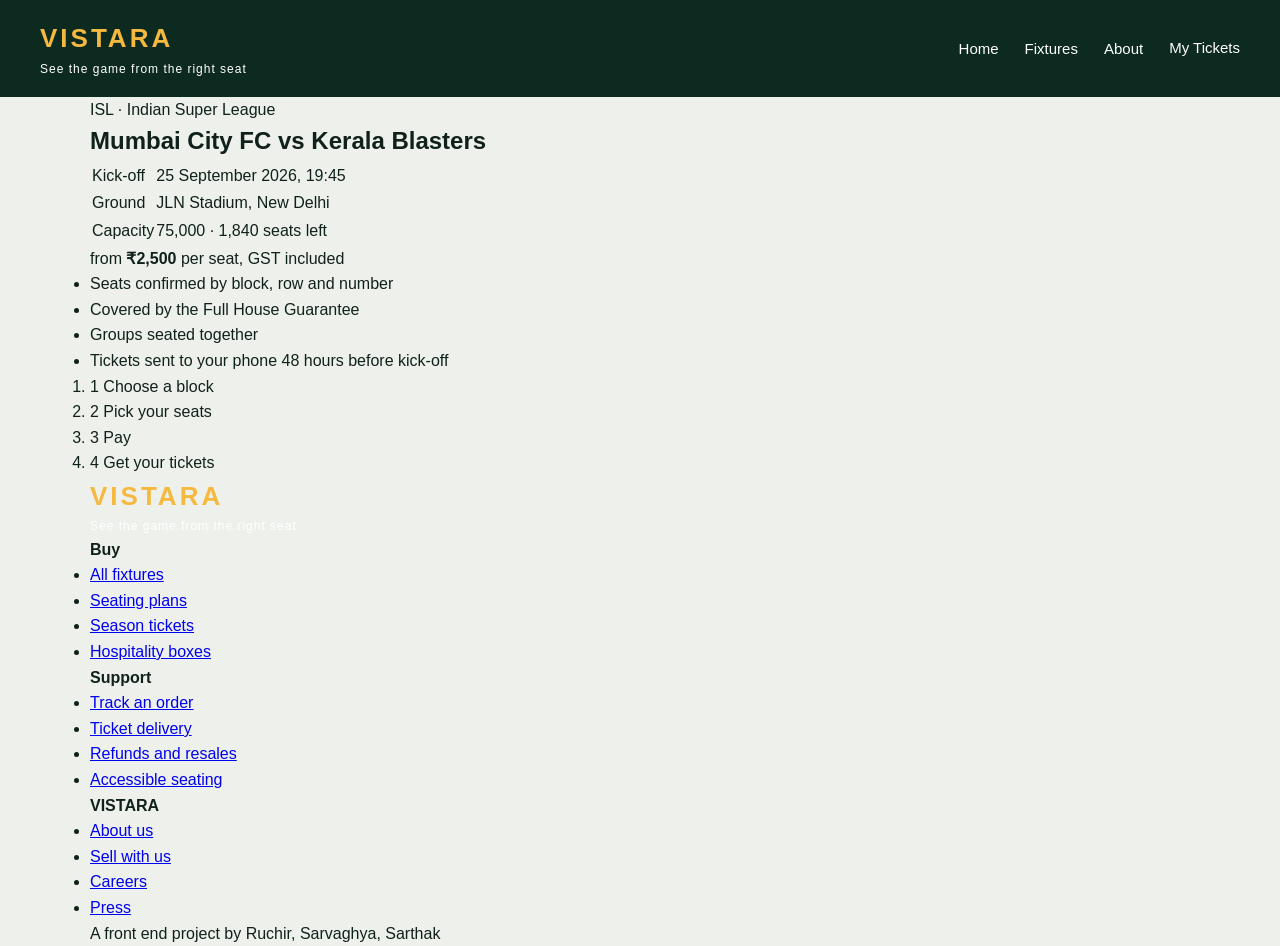
==== booking.html @ 84559238 "initial structure — home, fixtures and booking pages complete" ====
<!DOCTYPE html>
<html lang="en">

<head>
  <meta charset="UTF-8">
  <meta name="viewport" content="width=device-width, initial-scale=1.0">
  <title>VISTARA - Book Tickets</title>
  <link rel="stylesheet" href="style.css">
</head>

<body>

  <!-- NAVBAR -->
  <nav class="navbar">
    <div>
      <a class="logo" href="index.html">VISTARA</a>
      <p class="tagline">See the game from the right seat</p>
    </div>
    <ul class="nav-links">
      <li><a href="index.html">Home</a></li>
      <li><a href="fixtures.html">Fixtures</a></li>
      <!-- not built yet -->
      <li><a href="#">About</a></li>
      <!-- plain text only, not a link -->
      <li class="nav-plain">My Tickets</li>
    </ul>
  </nav>

  <!-- MATCH INFO HEADER -->
  <section class="match-header">
    <div class="container">
      <div class="match-header-grid">

        <div>
          <p class="match-league">ISL · Indian Super League</p>
          <h1 class="match-title">Mumbai City FC vs Kerala Blasters</h1>
          <table class="match-info-table">
            <tr>
              <td class="info-label">Kick-off</td>
              <td>25 September 2026, 19:45</td>
            </tr>
            <tr>
              <td class="info-label">Ground</td>
              <td>JLN Stadium, New Delhi</td>
            </tr>
            <tr>
              <td class="info-label">Capacity</td>
              <td>75,000 · 1,840 seats left</td>
            </tr>
          </table>
          <p class="match-price">from <strong>&#8377;2,500</strong> <span>per seat, GST included</span></p>
        </div>

        <ul class="match-checks">
          <li>Seats confirmed by block, row and number</li>
          <li>Covered by the Full House Guarantee</li>
          <li>Groups seated together</li>
          <li>Tickets sent to your phone 48 hours before kick-off</li>
        </ul>

      </div>
    </div>
  </section>

  <!-- STEP PROGRESS BAR - step 1 is active -->
  <div class="container">
    <ol class="step-bar">
      <li class="step-active"><span>1</span> Choose a block</li>
      <li class="step-inactive"><span>2</span> Pick your seats</li>
      <li class="step-inactive"><span>3</span> Pay</li>
      <li class="step-inactive"><span>4</span> Get your tickets</li>
    </ol>
  </div>



  <!-- FOOTER -->
  <footer class="footer">
    <div class="container">
      <div class="footer-cols">
        <div class="footer-col">
          <a class="logo" href="index.html">VISTARA</a>
          <p class="tagline">See the game from the right seat</p>
        </div>
        <div class="footer-col">
          <h4>Buy</h4>
          <ul>
            <li><a href="#">All fixtures</a></li>
            <li><a href="#">Seating plans</a></li>
            <li><a href="#">Season tickets</a></li>
            <li><a href="#">Hospitality boxes</a></li>
          </ul>
        </div>
        <div class="footer-col">
          <h4>Support</h4>
          <ul>
            <li><a href="#">Track an order</a></li>
            <li><a href="#">Ticket delivery</a></li>
            <li><a href="#">Refunds and resales</a></li>
            <li><a href="#">Accessible seating</a></li>
          </ul>
        </div>
        <div class="footer-col">
          <h4>VISTARA</h4>
          <ul>
            <li><a href="#">About us</a></li>
            <li><a href="#">Sell with us</a></li>
            <li><a href="#">Careers</a></li>
            <li><a href="#">Press</a></li>
          </ul>
        </div>
      </div>
      <p class="footer-bottom">A front end project by Ruchir, Sarvaghya, Sarthak</p>
    </div>
  </footer>

  <!-- QTY COUNTER - adds or subtracts the number of tickets -->
  <script>
    function changeQty(id, change) {
      var el = document.getElementById(id);
      var val = parseInt(el.innerText) + change;
      if (val < 1) val = 1;   /* minimum 1 ticket */
      if (val > 8) val = 8;   /* maximum 8 tickets */
      el.innerText = val;
    }
  </script>

</body>

</html>
---- style.css ----
/* ==========================================================
   VISTARA - STYLESHEET
   Plain HTML and CSS only. No frameworks. No JavaScript.

   THE COLOURS WE USE
   #0D2A20   dark green
   #F5B93F   amber
   #EEF1EB   light background
   #FFFFFF   white
   #10211B   dark text
   #1B3A6B   dark blue (ISL tile)
   #7A1E3C   dark red (IPL tile)
   #B9BFB8   grey (sold seats)
   ========================================================== */


/* ==========================================================
   PAGE BASICS
   ========================================================== */

* {
  margin: 0;
  padding: 0;
  box-sizing: border-box;
}

body {
  font-family: Arial, sans-serif;
  /* light background */
  background-color: #EEF1EB;
  /* dark text */
  color: #10211B;
  line-height: 1.6;
}

/* keeps the content in the middle of the page */
.container {
  width: 90%;
  max-width: 1100px;
  margin: 0 auto;
}


/* ==========================================================
   NAVBAR
   ========================================================== */

.navbar {
  /* dark green background */
  background-color: #0D2A20;
  padding: 18px 40px;
  display: flex;
  justify-content: space-between;
  align-items: center;
}

.logo {
  /* amber logo text */
  color: #F5B93F;
  font-size: 26px;
  font-weight: bold;
  letter-spacing: 3px;
  text-decoration: none;
}

.tagline {
  /* white small text under the logo */
  color: #FFFFFF;
  font-size: 12px;
  letter-spacing: 1px;
}

.nav-links {
  list-style: none;
  display: flex;
  gap: 26px;
}

.nav-links a {
  /* white link text */
  color: #FFFFFF;
  text-decoration: none;
  font-size: 15px;
}

/* My Tickets is plain text, not a link */
.nav-plain {
  /* white text */
  color: #FFFFFF;
  font-size: 15px;
}
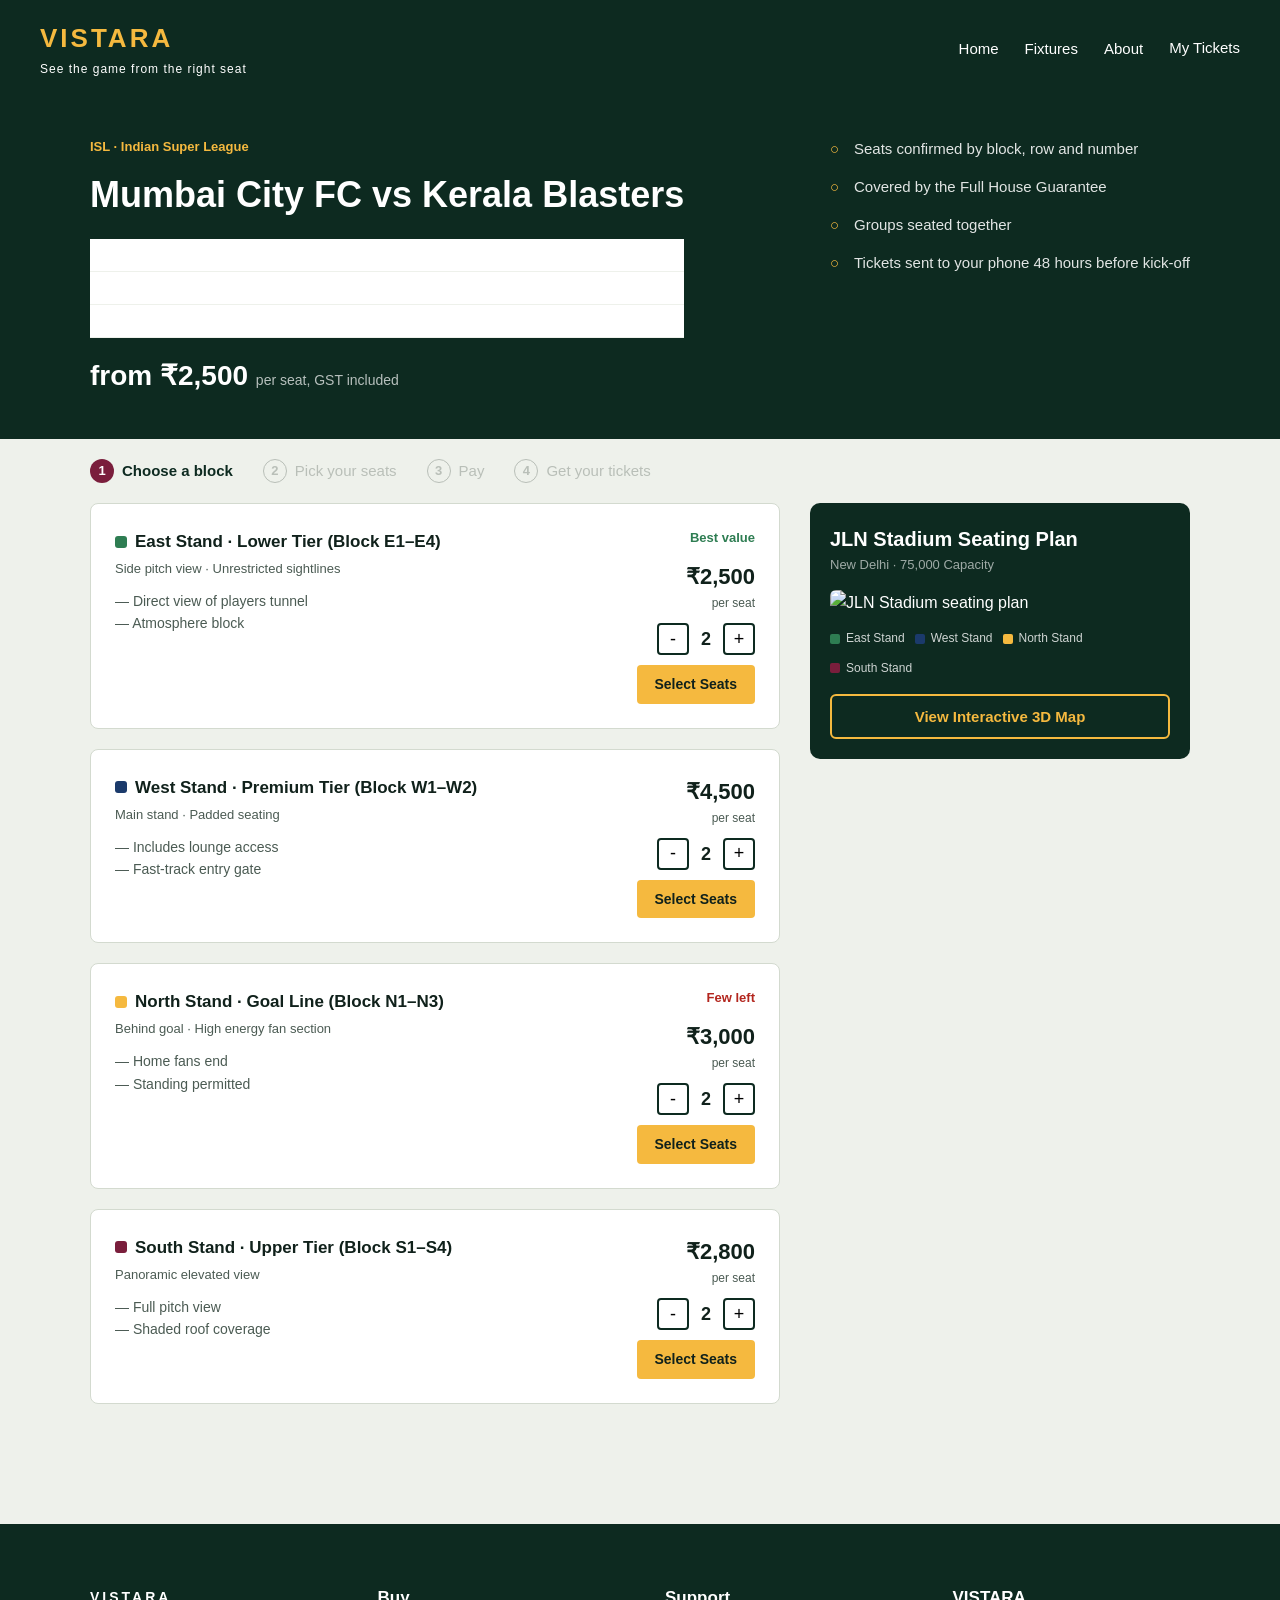
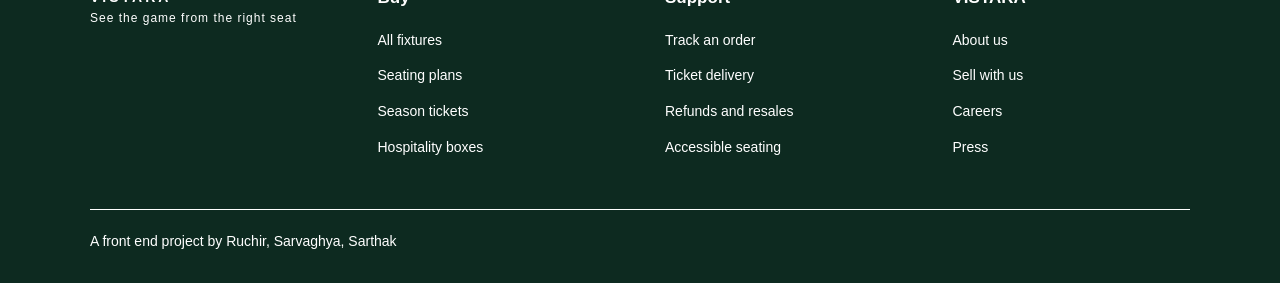
==== commit 58c1831c: "added hero background image and JLN Stadium seating plan" ====
--- a/booking.html
+++ b/booking.html
@@ -72,6 +72,120 @@
     </ol>
   </div>
 
+  <!-- MAIN BOOKING CONTENT -->
+  <main class="container">
+    <div class="booking-grid">
+
+      <!-- BLOCK LISTINGS -->
+      <div class="block-listings">
+
+        <!-- BLOCK CARD 1 -->
+        <div class="block-card">
+          <div class="block-card-left">
+            <h3><span class="block-dot dot-green"></span> East Stand · Lower Tier (Block E1–E4)</h3>
+            <p class="block-sub">Side pitch view · Unrestricted sightlines</p>
+            <ul class="block-facts">
+              <li>Direct view of players tunnel</li>
+              <li>Atmosphere block</li>
+            </ul>
+          </div>
+          <div class="block-card-right">
+            <p class="block-flag flag-best">Best value</p>
+            <p class="block-price">&#8377;2,500 <span>per seat</span></p>
+            <div class="qty-control">
+              <button class="qty-btn" onclick="changeQty('qty1', -1)">-</button>
+              <span id="qty1">2</span>
+              <button class="qty-btn" onclick="changeQty('qty1', 1)">+</button>
+            </div>
+            <a class="btn-small" href="seats.html">Select Seats</a>
+          </div>
+        </div>
+
+        <!-- BLOCK CARD 2 -->
+        <div class="block-card">
+          <div class="block-card-left">
+            <h3><span class="block-dot dot-blue"></span> West Stand · Premium Tier (Block W1–W2)</h3>
+            <p class="block-sub">Main stand · Padded seating</p>
+            <ul class="block-facts">
+              <li>Includes lounge access</li>
+              <li>Fast-track entry gate</li>
+            </ul>
+          </div>
+          <div class="block-card-right">
+            <p class="block-price">&#8377;4,500 <span>per seat</span></p>
+            <div class="qty-control">
+              <button class="qty-btn" onclick="changeQty('qty2', -1)">-</button>
+              <span id="qty2">2</span>
+              <button class="qty-btn" onclick="changeQty('qty2', 1)">+</button>
+            </div>
+            <a class="btn-small" href="seats.html">Select Seats</a>
+          </div>
+        </div>
+
+        <!-- BLOCK CARD 3 -->
+        <div class="block-card">
+          <div class="block-card-left">
+            <h3><span class="block-dot dot-amber"></span> North Stand · Goal Line (Block N1–N3)</h3>
+            <p class="block-sub">Behind goal · High energy fan section</p>
+            <ul class="block-facts">
+              <li>Home fans end</li>
+              <li>Standing permitted</li>
+            </ul>
+          </div>
+          <div class="block-card-right">
+            <p class="block-flag flag-last">Few left</p>
+            <p class="block-price">&#8377;3,000 <span>per seat</span></p>
+            <div class="qty-control">
+              <button class="qty-btn" onclick="changeQty('qty3', -1)">-</button>
+              <span id="qty3">2</span>
+              <button class="qty-btn" onclick="changeQty('qty3', 1)">+</button>
+            </div>
+            <a class="btn-small" href="seats.html">Select Seats</a>
+          </div>
+        </div>
+
+        <!-- BLOCK CARD 4 -->
+        <div class="block-card">
+          <div class="block-card-left">
+            <h3><span class="block-dot dot-red"></span> South Stand · Upper Tier (Block S1–S4)</h3>
+            <p class="block-sub">Panoramic elevated view</p>
+            <ul class="block-facts">
+              <li>Full pitch view</li>
+              <li>Shaded roof coverage</li>
+            </ul>
+          </div>
+          <div class="block-card-right">
+            <p class="block-price">&#8377;2,800 <span>per seat</span></p>
+            <div class="qty-control">
+              <button class="qty-btn" onclick="changeQty('qty4', -1)">-</button>
+              <span id="qty4">2</span>
+              <button class="qty-btn" onclick="changeQty('qty4', 1)">+</button>
+            </div>
+            <a class="btn-small" href="seats.html">Select Seats</a>
+          </div>
+        </div>
+
+      </div>
+
+      <!-- STADIUM SIDE PANEL -->
+      <div class="stadium-panel">
+        <div class="stadium-panel-head">
+          <h2>JLN Stadium Seating Plan</h2>
+          <p>New Delhi · 75,000 Capacity</p>
+        </div>
+        <img src="stadium.jpg" alt="JLN Stadium seating plan" class="stadium-img">
+        <div class="stadium-legend">
+          <span><span class="leg-dot dot-green"></span> East Stand</span>
+          <span><span class="leg-dot dot-blue"></span> West Stand</span>
+          <span><span class="leg-dot dot-amber"></span> North Stand</span>
+          <span><span class="leg-dot dot-red"></span> South Stand</span>
+        </div>
+        <button class="btn-3d">View Interactive 3D Map</button>
+      </div>
+
+    </div>
+  </main>
+
 
 
   <!-- FOOTER -->
--- a/style.css
+++ b/style.css
@@ -88,4 +88,1054 @@
   /* white text */
   color: #FFFFFF;
   font-size: 15px;
+}
+
+
+/* ==========================================================
+   HERO SECTION
+   The background photo sits behind a dark layer so the
+   white writing on top stays easy to read.
+   ========================================================== */
+
+.hero {
+  /* dark green shows if the photo is missing */
+  background-color: #0D2A20;
+  min-height: 600px;
+  display: flex;
+  align-items: center;
+  justify-content: center;
+}
+
+/* position the hero so the image can sit behind the overlay */
+.hero {
+  position: relative;
+}
+
+/* the stadium photo fills the whole hero area */
+.hero img {
+  position: absolute;
+  top: 0;
+  left: 0;
+  width: 100%;
+  height: 100%;
+  object-fit: cover;
+  object-position: center 30%;
+  z-index: 0;
+}
+
+/* push the text and buttons above the photo */
+.hero-overlay {
+  position: relative;
+  z-index: 1;
+}
+
+/* the dark layer on top of the photo */
+.hero-overlay {
+  background-color: rgba(0, 0, 0, 0.55);
+  width: 100%;
+  min-height: 600px;
+  display: flex;
+  flex-direction: column;
+  align-items: center;
+  justify-content: center;
+  text-align: center;
+  padding: 60px 20px;
+}
+
+.hero-overlay h1 {
+  /* white heading */
+  color: #FFFFFF;
+  font-size: 58px;
+  max-width: 800px;
+  margin-bottom: 18px;
+}
+
+.hero-overlay p {
+  /* light background colour used as soft text on dark green */
+  color: #EEF1EB;
+  font-size: 18px;
+  max-width: 620px;
+  margin-bottom: 30px;
+}
+
+
+/* ==========================================================
+   SEARCH BOX (display only - it does not work)
+   ========================================================== */
+
+.search-box {
+  width: 100%;
+  max-width: 520px;
+  padding: 15px 20px;
+  border: none;
+  border-radius: 4px;
+  font-size: 16px;
+  font-family: Arial, sans-serif;
+  /* white box */
+  background-color: #FFFFFF;
+  /* dark text */
+  color: #10211B;
+  margin-bottom: 28px;
+}
+
+
+/* ==========================================================
+   BUTTONS
+   This is the ONLY hover effect on the whole website.
+   ========================================================== */
+
+.btn {
+  display: inline-block;
+  /* amber button background */
+  background-color: #F5B93F;
+  /* dark text on the amber button */
+  color: #10211B;
+  padding: 14px 30px;
+  margin: 5px;
+  border-radius: 4px;
+  font-size: 15px;
+  font-weight: bold;
+  text-decoration: none;
+}
+
+.btn:hover {
+  /* white background while the mouse is over the button */
+  background-color: #FFFFFF;
+}
+
+/* the dark green button used in the promise section */
+.btn-dark {
+  display: inline-block;
+  /* dark green button background */
+  background-color: #0D2A20;
+  /* white text */
+  color: #FFFFFF;
+  padding: 14px 30px;
+  border-radius: 4px;
+  font-size: 15px;
+  font-weight: bold;
+  text-decoration: none;
+}
+
+.btn-dark:hover {
+  /* amber background while the mouse is over the button */
+  background-color: #F5B93F;
+  /* dark text */
+  color: #10211B;
+}
+
+
+/* ==========================================================
+   SECTION HEADINGS
+   ========================================================== */
+
+.section {
+  padding: 60px 0;
+}
+
+.section-head {
+  display: flex;
+  justify-content: space-between;
+  align-items: baseline;
+  /* dark green line under the heading */
+  border-bottom: 2px solid #0D2A20;
+  padding-bottom: 12px;
+  margin-bottom: 30px;
+}
+
+.section-head h2 {
+  font-size: 32px;
+}
+
+.section-head span {
+  font-size: 14px;
+}
+
+
+/* ==========================================================
+   COMPETITION TILES
+   ========================================================== */
+
+.tiles {
+  display: flex;
+  gap: 20px;
+}
+
+.tile {
+  flex: 1;
+  padding: 40px 30px;
+  border-radius: 8px;
+  text-decoration: none;
+  min-height: 220px;
+  display: flex;
+  flex-direction: column;
+  justify-content: flex-end;
+}
+
+/* the ISL tile */
+.tile-blue {
+  /* dark blue background with diagonal stripes on top */
+  background-color: #1B3A6B;
+  background-image: repeating-linear-gradient(120deg,
+      rgba(255, 255, 255, 0.07) 0px,
+      rgba(255, 255, 255, 0.07) 28px,
+      rgba(255, 255, 255, 0) 28px,
+      rgba(255, 255, 255, 0) 60px);
+}
+
+/* the IPL tile */
+.tile-red {
+  /* dark red background with diagonal stripes on top */
+  background-color: #7A1E3C;
+  background-image: repeating-linear-gradient(120deg,
+      rgba(255, 255, 255, 0.07) 0px,
+      rgba(255, 255, 255, 0.07) 28px,
+      rgba(255, 255, 255, 0) 28px,
+      rgba(255, 255, 255, 0) 60px);
+}
+
+.tile .kicker {
+  /* amber small text */
+  color: #F5B93F;
+  font-size: 13px;
+  letter-spacing: 1px;
+  margin-bottom: 8px;
+}
+
+.tile h3 {
+  /* white big text */
+  color: #FFFFFF;
+  font-size: 40px;
+  margin-bottom: 6px;
+}
+
+.tile .meta {
+  /* white small text */
+  color: #FFFFFF;
+  font-size: 14px;
+}
+
+
+/* ==========================================================
+   PROMISE SECTION
+   ========================================================== */
+
+.promise {
+  /* white card background */
+  background-color: #FFFFFF;
+  padding: 50px;
+  border-radius: 8px;
+  display: flex;
+  gap: 50px;
+}
+
+.promise-left {
+  flex: 1;
+}
+
+.promise-left h2 {
+  font-size: 32px;
+  margin-bottom: 14px;
+}
+
+.promise-left p {
+  margin-bottom: 26px;
+}
+
+.promise-right {
+  flex: 1;
+}
+
+.promise-item {
+  /* dark green line on the left of each point */
+  border-left: 4px solid #0D2A20;
+  padding-left: 18px;
+  margin-bottom: 24px;
+}
+
+.promise-item h4 {
+  font-size: 18px;
+  margin-bottom: 4px;
+}
+
+.promise-item p {
+  font-size: 15px;
+}
+
+
+/* ==========================================================
+   FIXTURES TABLE
+   ========================================================== */
+
+table {
+  width: 100%;
+  border-collapse: collapse;
+  /* white table background */
+  background-color: #FFFFFF;
+  margin-bottom: 40px;
+}
+
+th {
+  /* dark green header row */
+  background-color: #0D2A20;
+  /* white header text */
+  color: #FFFFFF;
+  text-align: left;
+  padding: 14px;
+}
+
+td {
+  padding: 14px;
+  /* light line between the rows */
+  border-bottom: 1px solid #EEF1EB;
+}
+
+/* the small Book button inside the table */
+.btn-small {
+  display: inline-block;
+  /* amber background */
+  background-color: #F5B93F;
+  /* dark text */
+  color: #10211B;
+  padding: 8px 18px;
+  border-radius: 4px;
+  font-size: 14px;
+  font-weight: bold;
+  text-decoration: none;
+}
+
+.btn-small:hover {
+  /* dark green background while the mouse is over it */
+  background-color: #0D2A20;
+  /* white text */
+  color: #FFFFFF;
+}
+
+
+/* ==========================================================
+   SEAT MAP
+   ========================================================== */
+
+.seat-row {
+  display: flex;
+  align-items: center;
+  gap: 8px;
+  margin-bottom: 8px;
+}
+
+.row-label {
+  width: 26px;
+  font-weight: bold;
+}
+
+/* every seat is the same size and shape */
+.seat-row label,
+.seat-row .sold {
+  display: inline-block;
+  width: 52px;
+  padding: 11px 0;
+  text-align: center;
+  border-radius: 4px;
+  font-size: 13px;
+}
+
+/* a seat you are allowed to pick */
+.seat-row label {
+  /* dark green available seat */
+  background-color: #0D2A20;
+  /* white seat text */
+  color: #FFFFFF;
+  cursor: pointer;
+}
+
+/* a seat somebody else already bought */
+.sold {
+  /* grey sold seat */
+  background-color: #B9BFB8;
+  /* dark text */
+  color: #10211B;
+}
+
+
+/* ==========================================================
+   SELECTED SEAT TRICK
+
+   The checkbox itself is hidden. When the checkbox is ticked,
+   the label sitting right next to it turns amber. That is how
+   we show a picked seat without writing any JavaScript.
+   ========================================================== */
+
+input[type="checkbox"] {
+  display: none;
+}
+
+input:checked+label {
+  /* amber - this seat is your pick */
+  background-color: #F5B93F;
+  /* dark text */
+  color: #10211B;
+}
+
+
+/* ==========================================================
+   PRICE LEGEND (seats page)
+   ========================================================== */
+
+.legend {
+  display: flex;
+  gap: 30px;
+  margin-top: 30px;
+  font-size: 14px;
+}
+
+.legend div {
+  display: flex;
+  align-items: center;
+  gap: 8px;
+}
+
+.box {
+  display: inline-block;
+  width: 20px;
+  height: 20px;
+  border-radius: 4px;
+}
+
+/* available seat colour sample */
+.box-green {
+  background-color: #0D2A20;
+}
+
+/* picked seat colour sample */
+.box-amber {
+  background-color: #F5B93F;
+}
+
+/* sold seat colour sample */
+.box-grey {
+  background-color: #B9BFB8;
+}
+
+
+/* ==========================================================
+   FOOTER
+   ========================================================== */
+
+.footer {
+  /* dark green background */
+  background-color: #0D2A20;
+  /* white text */
+  color: #FFFFFF;
+  padding: 60px 0 30px 0;
+  margin-top: 60px;
+}
+
+.footer-cols {
+  display: flex;
+  gap: 50px;
+}
+
+.footer-col {
+  flex: 1;
+}
+
+.footer-col h4 {
+  font-size: 17px;
+  margin-bottom: 16px;
+}
+
+.footer-col ul {
+  list-style: none;
+}
+
+.footer-col li {
+  margin-bottom: 10px;
+}
+
+.footer-col a {
+  /* white link text */
+  color: #FFFFFF;
+  text-decoration: none;
+  font-size: 14px;
+}
+
+.footer-bottom {
+  /* faint line above the last sentence */
+  border-top: 1px solid #FFFFFF;
+  margin-top: 40px;
+  padding-top: 20px;
+  font-size: 14px;
+}
+
+/* BOOKING PAGE */
+
+/* match header at top of booking page */
+.match-header {
+  background-color: #0D2A20;
+  color: #FFFFFF;
+  padding: 40px 0;
+}
+
+.match-header-grid {
+  display: flex;
+  justify-content: space-between;
+  gap: 40px;
+}
+
+.match-league {
+  color: #F5B93F;
+  font-size: 13px;
+  font-weight: bold;
+  margin-bottom: 8px;
+}
+
+.match-title {
+  font-size: 36px;
+  margin-bottom: 16px;
+}
+
+.match-info-table {
+  border-collapse: collapse;
+  margin-bottom: 16px;
+}
+
+.match-info-table td {
+  padding: 4px 16px 4px 0;
+  font-size: 15px;
+}
+
+.info-label {
+  color: rgba(255, 255, 255, 0.6);
+  min-width: 90px;
+}
+
+.match-price {
+  font-size: 28px;
+  font-weight: bold;
+}
+
+.match-price span {
+  font-size: 14px;
+  font-weight: normal;
+  color: rgba(255, 255, 255, 0.7);
+}
+
+.match-checks {
+  list-style: none;
+  padding: 0;
+  margin: 0;
+  display: grid;
+  gap: 14px;
+  align-content: start;
+}
+
+.match-checks li {
+  padding-left: 24px;
+  position: relative;
+  font-size: 15px;
+  color: rgba(255, 255, 255, 0.88);
+}
+
+.match-checks li::before {
+  content: "○";
+  position: absolute;
+  left: 0;
+  color: #F5B93F;
+}
+
+/* step progress bar */
+.step-bar {
+  list-style: none;
+  display: flex;
+  gap: 30px;
+  padding: 20px 0;
+  margin: 0;
+}
+
+.step-bar li {
+  display: flex;
+  align-items: center;
+  gap: 8px;
+  font-size: 15px;
+}
+
+.step-bar span {
+  width: 24px;
+  height: 24px;
+  border-radius: 50%;
+  display: inline-flex;
+  align-items: center;
+  justify-content: center;
+  font-weight: bold;
+  font-size: 13px;
+}
+
+.step-active {
+  font-weight: bold;
+  color: #0D2A20;
+}
+
+.step-active span {
+  background-color: #7A1E3C;
+  color: #FFFFFF;
+}
+
+.step-done {
+  color: #2E7D52;
+}
+
+.step-done span {
+  background-color: #2E7D52;
+  color: #FFFFFF;
+}
+
+.step-inactive {
+  color: #B9BFB8;
+}
+
+.step-inactive span {
+  background-color: #EEF1EB;
+  color: #B9BFB8;
+  border: 1px solid #B9BFB8;
+}
+
+/* booking grid */
+.booking-grid {
+  display: flex;
+  gap: 30px;
+  align-items: flex-start;
+  padding-bottom: 60px;
+}
+
+.block-listings {
+  flex: 1;
+  display: grid;
+  gap: 20px;
+}
+
+/* block card */
+.block-card {
+  background-color: #FFFFFF;
+  border: 1px solid #D3DACF;
+  border-radius: 8px;
+  padding: 24px;
+  display: flex;
+  justify-content: space-between;
+  gap: 20px;
+}
+
+.block-card-left {
+  flex: 1;
+}
+
+.block-card-right {
+  min-width: 160px;
+  text-align: right;
+  display: flex;
+  flex-direction: column;
+  gap: 10px;
+  align-items: flex-end;
+}
+
+.block-card h3 {
+  font-size: 17px;
+  margin-bottom: 4px;
+  display: flex;
+  align-items: center;
+  gap: 8px;
+}
+
+.block-sub {
+  font-size: 13px;
+  color: #4B5B53;
+  margin-bottom: 10px;
+}
+
+.block-facts {
+  list-style: none;
+  padding: 0;
+  margin: 0;
+  font-size: 14px;
+  color: #4B5B53;
+}
+
+.block-facts li::before {
+  content: "— ";
+}
+
+.block-price {
+  font-size: 22px;
+  font-weight: bold;
+  margin: 0;
+}
+
+.block-price span {
+  display: block;
+  font-size: 12px;
+  font-weight: normal;
+  color: #4B5B53;
+}
+
+.block-flag {
+  font-size: 13px;
+  font-weight: bold;
+}
+
+.flag-best {
+  color: #2E7D52;
+}
+
+.flag-last {
+  color: #B3261E;
+}
+
+/* coloured dots for blocks */
+.block-dot {
+  width: 12px;
+  height: 12px;
+  border-radius: 3px;
+  display: inline-block;
+  flex-shrink: 0;
+}
+
+.dot-green {
+  background-color: #2E7D52;
+}
+
+.dot-blue {
+  background-color: #1B3A6B;
+}
+
+.dot-amber {
+  background-color: #F5B93F;
+}
+
+.dot-red {
+  background-color: #7A1E3C;
+}
+
+/* quantity buttons */
+.qty-control {
+  display: flex;
+  align-items: center;
+  gap: 12px;
+  font-size: 18px;
+  font-weight: bold;
+}
+
+.qty-btn {
+  width: 32px;
+  height: 32px;
+  border: 2px solid #0D2A20;
+  border-radius: 4px;
+  background: #FFFFFF;
+  font-size: 18px;
+  cursor: pointer;
+  display: flex;
+  align-items: center;
+  justify-content: center;
+}
+
+.qty-btn:hover {
+  background-color: #0D2A20;
+  color: #FFFFFF;
+}
+
+/* stadium panel */
+.stadium-panel {
+  width: 380px;
+  flex-shrink: 0;
+  background-color: #0D2A20;
+  border-radius: 10px;
+  padding: 20px;
+  color: #FFFFFF;
+  position: sticky;
+  top: 20px;
+}
+
+.stadium-panel-head {
+  margin-bottom: 14px;
+}
+
+.stadium-panel-head h2 {
+  font-size: 20px;
+}
+
+.stadium-panel-head p {
+  font-size: 13px;
+  color: rgba(255, 255, 255, 0.6);
+}
+
+.stadium-img {
+  width: 100%;
+  height: auto;
+  border-radius: 6px;
+  margin-bottom: 14px;
+  display: block;
+  object-fit: contain;
+}
+
+.stadium-legend {
+  display: flex;
+  flex-wrap: wrap;
+  gap: 10px;
+  font-size: 12px;
+  color: rgba(255, 255, 255, 0.8);
+  margin-bottom: 16px;
+}
+
+.stadium-legend span {
+  display: flex;
+  align-items: center;
+  gap: 6px;
+}
+
+.leg-dot {
+  width: 10px;
+  height: 10px;
+  border-radius: 2px;
+  display: inline-block;
+}
+
+.btn-3d {
+  width: 100%;
+  padding: 12px;
+  background-color: transparent;
+  border: 2px solid #F5B93F;
+  color: #F5B93F;
+  border-radius: 6px;
+  font-size: 15px;
+  font-weight: bold;
+  cursor: pointer;
+}
+
+.btn-3d:hover {
+  background-color: #F5B93F;
+  color: #0D2A20;
+}
+
+/* tally bar at bottom of seats page */
+.tally-bar {
+  position: sticky;
+  bottom: 0;
+  background-color: #FFFFFF;
+  border-top: 2px solid #D3DACF;
+  padding: 16px 0;
+  display: flex;
+  align-items: center;
+  gap: 40px;
+  margin-top: 30px;
+}
+
+.tally-item {
+  display: flex;
+  flex-direction: column;
+  gap: 2px;
+}
+
+.tally-item span {
+  font-size: 13px;
+  color: #4B5B53;
+}
+
+.tally-item strong {
+  font-size: 22px;
+  font-weight: bold;
+}
+
+.tally-btn {
+  margin-left: auto;
+}
+
+/* checkout page */
+.checkout-grid {
+  display: flex;
+  gap: 30px;
+  align-items: flex-start;
+  padding-bottom: 60px;
+}
+
+.checkout-form {
+  flex: 1;
+  display: grid;
+  gap: 20px;
+}
+
+.checkout-panel {
+  background-color: #FFFFFF;
+  border: 1px solid #D3DACF;
+  border-radius: 8px;
+  padding: 28px;
+}
+
+.checkout-panel h2 {
+  font-size: 22px;
+  margin-bottom: 20px;
+}
+
+.form-row {
+  display: flex;
+  gap: 16px;
+}
+
+.form-group {
+  display: flex;
+  flex-direction: column;
+  gap: 6px;
+  flex: 1;
+}
+
+.form-group label {
+  font-size: 14px;
+  font-weight: bold;
+  color: #4B5B53;
+}
+
+.form-group input {
+  border: 1px solid #B6C1B2;
+  border-radius: 6px;
+  padding: 12px;
+  font-size: 15px;
+  font-family: Arial, sans-serif;
+}
+
+.form-group select {
+  border: 1px solid #B6C1B2;
+  border-radius: 6px;
+  padding: 12px;
+  font-size: 15px;
+  font-family: Arial, sans-serif;
+  background-color: #FFFFFF;
+}
+
+.form-hint {
+  font-size: 13px;
+  color: #4B5B53;
+}
+
+.radio-group {
+  display: grid;
+  gap: 10px;
+}
+
+.radio-option {
+  display: flex;
+  align-items: center;
+  gap: 10px;
+  font-size: 15px;
+}
+
+.pay-btn {
+  width: 100%;
+  padding: 16px;
+  background-color: #F5B93F;
+  color: #10211B;
+  border: none;
+  border-radius: 6px;
+  font-size: 18px;
+  font-weight: bold;
+  cursor: pointer;
+}
+
+/* order summary panel */
+.order-summary {
+  width: 340px;
+  flex-shrink: 0;
+}
+
+.order-card {
+  background-color: #FFFFFF;
+  border: 1px solid #D3DACF;
+  border-radius: 8px;
+  padding: 24px;
+  position: sticky;
+  top: 20px;
+}
+
+.order-card h2 {
+  font-size: 22px;
+  margin-bottom: 12px;
+}
+
+.order-meta {
+  font-size: 14px;
+  color: #4B5B53;
+  margin-bottom: 20px;
+  line-height: 1.8;
+}
+
+.order-line {
+  display: flex;
+  justify-content: space-between;
+  font-size: 15px;
+  margin-bottom: 10px;
+}
+
+.order-divider {
+  border: none;
+  border-top: 1px solid #D3DACF;
+  margin: 14px 0;
+}
+
+.order-total {
+  display: flex;
+  justify-content: space-between;
+  font-size: 20px;
+  font-weight: bold;
+  margin-bottom: 16px;
+}
+
+.order-guarantee {
+  font-size: 13px;
+  color: #4B5B53;
+  margin-top: 12px;
+  text-align: center;
+}
+
+.step-locked {
+  color: #B9BFB8;
+  font-size: 13px;
+  margin-top: 8px;
+}
+
+/* FILTER BAR */
+
+.filter-bar {
+  background-color: #FFFFFF;
+  border: 1px solid #D3DACF;
+  border-radius: 8px;
+  padding: 24px 28px;
+  display: flex;
+  gap: 30px;
+  align-items: flex-end;
+  margin-bottom: 30px;
+}
+
+.filter-group {
+  display: flex;
+  flex-direction: column;
+  gap: 8px;
+  flex: 1;
+}
+
+.filter-group label {
+  font-size: 13px;
+  font-weight: bold;
+  color: #4B5B53;
+}
+
+.filter-group select {
+  border: 1px solid #B6C1B2;
+  border-radius: 6px;
+  padding: 12px 14px;
+  font-size: 15px;
+  font-family: Arial, sans-serif;
+  background-color: #FFFFFF;
+  color: #10211B;
+  cursor: pointer;
+}
+
+/* unavailable stadiums appear faded so user can tell they are not selectable */
+.unavailable {
+  color: #B9BFB8;
 }
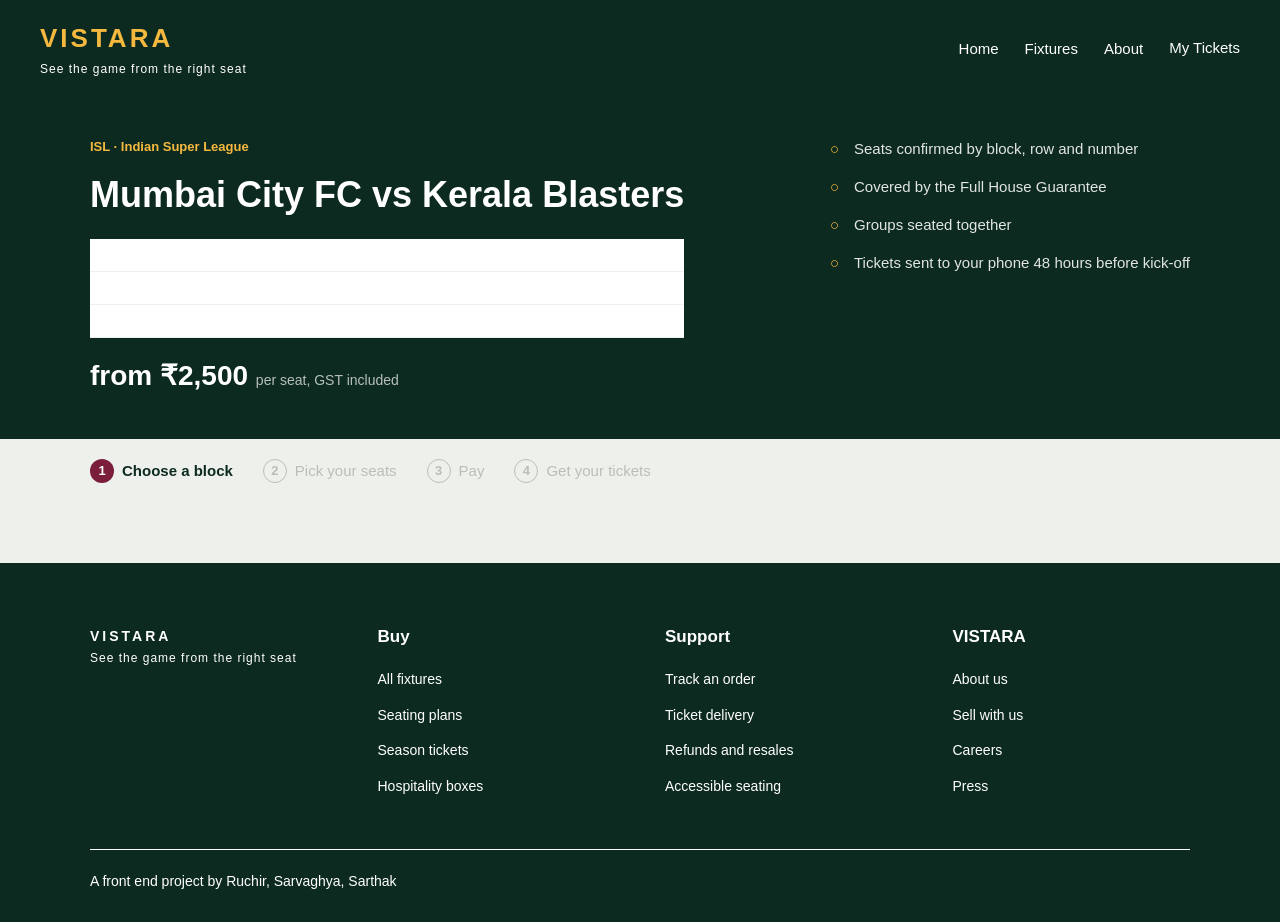
==== commit 66de0c8a: "Revert "added hero background image and JLN Stadium seating plan" This reverts commit 58c1831c39a879" ====
--- a/booking.html
+++ b/booking.html
@@ -72,120 +72,6 @@
     </ol>
   </div>
 
-  <!-- MAIN BOOKING CONTENT -->
-  <main class="container">
-    <div class="booking-grid">
-
-      <!-- BLOCK LISTINGS -->
-      <div class="block-listings">
-
-        <!-- BLOCK CARD 1 -->
-        <div class="block-card">
-          <div class="block-card-left">
-            <h3><span class="block-dot dot-green"></span> East Stand · Lower Tier (Block E1–E4)</h3>
-            <p class="block-sub">Side pitch view · Unrestricted sightlines</p>
-            <ul class="block-facts">
-              <li>Direct view of players tunnel</li>
-              <li>Atmosphere block</li>
-            </ul>
-          </div>
-          <div class="block-card-right">
-            <p class="block-flag flag-best">Best value</p>
-            <p class="block-price">&#8377;2,500 <span>per seat</span></p>
-            <div class="qty-control">
-              <button class="qty-btn" onclick="changeQty('qty1', -1)">-</button>
-              <span id="qty1">2</span>
-              <button class="qty-btn" onclick="changeQty('qty1', 1)">+</button>
-            </div>
-            <a class="btn-small" href="seats.html">Select Seats</a>
-          </div>
-        </div>
-
-        <!-- BLOCK CARD 2 -->
-        <div class="block-card">
-          <div class="block-card-left">
-            <h3><span class="block-dot dot-blue"></span> West Stand · Premium Tier (Block W1–W2)</h3>
-            <p class="block-sub">Main stand · Padded seating</p>
-            <ul class="block-facts">
-              <li>Includes lounge access</li>
-              <li>Fast-track entry gate</li>
-            </ul>
-          </div>
-          <div class="block-card-right">
-            <p class="block-price">&#8377;4,500 <span>per seat</span></p>
-            <div class="qty-control">
-              <button class="qty-btn" onclick="changeQty('qty2', -1)">-</button>
-              <span id="qty2">2</span>
-              <button class="qty-btn" onclick="changeQty('qty2', 1)">+</button>
-            </div>
-            <a class="btn-small" href="seats.html">Select Seats</a>
-          </div>
-        </div>
-
-        <!-- BLOCK CARD 3 -->
-        <div class="block-card">
-          <div class="block-card-left">
-            <h3><span class="block-dot dot-amber"></span> North Stand · Goal Line (Block N1–N3)</h3>
-            <p class="block-sub">Behind goal · High energy fan section</p>
-            <ul class="block-facts">
-              <li>Home fans end</li>
-              <li>Standing permitted</li>
-            </ul>
-          </div>
-          <div class="block-card-right">
-            <p class="block-flag flag-last">Few left</p>
-            <p class="block-price">&#8377;3,000 <span>per seat</span></p>
-            <div class="qty-control">
-              <button class="qty-btn" onclick="changeQty('qty3', -1)">-</button>
-              <span id="qty3">2</span>
-              <button class="qty-btn" onclick="changeQty('qty3', 1)">+</button>
-            </div>
-            <a class="btn-small" href="seats.html">Select Seats</a>
-          </div>
-        </div>
-
-        <!-- BLOCK CARD 4 -->
-        <div class="block-card">
-          <div class="block-card-left">
-            <h3><span class="block-dot dot-red"></span> South Stand · Upper Tier (Block S1–S4)</h3>
-            <p class="block-sub">Panoramic elevated view</p>
-            <ul class="block-facts">
-              <li>Full pitch view</li>
-              <li>Shaded roof coverage</li>
-            </ul>
-          </div>
-          <div class="block-card-right">
-            <p class="block-price">&#8377;2,800 <span>per seat</span></p>
-            <div class="qty-control">
-              <button class="qty-btn" onclick="changeQty('qty4', -1)">-</button>
-              <span id="qty4">2</span>
-              <button class="qty-btn" onclick="changeQty('qty4', 1)">+</button>
-            </div>
-            <a class="btn-small" href="seats.html">Select Seats</a>
-          </div>
-        </div>
-
-      </div>
-
-      <!-- STADIUM SIDE PANEL -->
-      <div class="stadium-panel">
-        <div class="stadium-panel-head">
-          <h2>JLN Stadium Seating Plan</h2>
-          <p>New Delhi · 75,000 Capacity</p>
-        </div>
-        <img src="stadium.jpg" alt="JLN Stadium seating plan" class="stadium-img">
-        <div class="stadium-legend">
-          <span><span class="leg-dot dot-green"></span> East Stand</span>
-          <span><span class="leg-dot dot-blue"></span> West Stand</span>
-          <span><span class="leg-dot dot-amber"></span> North Stand</span>
-          <span><span class="leg-dot dot-red"></span> South Stand</span>
-        </div>
-        <button class="btn-3d">View Interactive 3D Map</button>
-      </div>
-
-    </div>
-  </main>
-
 
 
   <!-- FOOTER -->
--- a/style.css
+++ b/style.css
@@ -108,25 +108,25 @@
 
 /* position the hero so the image can sit behind the overlay */
 .hero {
-  position: relative;
+    position: relative;
 }
 
 /* the stadium photo fills the whole hero area */
 .hero img {
-  position: absolute;
-  top: 0;
-  left: 0;
-  width: 100%;
-  height: 100%;
-  object-fit: cover;
-  object-position: center 30%;
-  z-index: 0;
+    position: absolute;
+    top: 0;
+    left: 0;
+    width: 100%;
+    height: 100%;
+    object-fit: cover;
+    object-position: center 30%;
+    z-index: 0;
 }
 
 /* push the text and buttons above the photo */
 .hero-overlay {
-  position: relative;
-  z-index: 1;
+    position: relative;
+    z-index: 1;
 }
 
 /* the dark layer on top of the photo */
@@ -570,533 +570,104 @@
 /* BOOKING PAGE */
 
 /* match header at top of booking page */
-.match-header {
-  background-color: #0D2A20;
-  color: #FFFFFF;
-  padding: 40px 0;
-}
-
-.match-header-grid {
-  display: flex;
-  justify-content: space-between;
-  gap: 40px;
-}
-
-.match-league {
-  color: #F5B93F;
-  font-size: 13px;
-  font-weight: bold;
-  margin-bottom: 8px;
-}
-
-.match-title {
-  font-size: 36px;
-  margin-bottom: 16px;
-}
-
-.match-info-table {
-  border-collapse: collapse;
-  margin-bottom: 16px;
-}
-
-.match-info-table td {
-  padding: 4px 16px 4px 0;
-  font-size: 15px;
-}
-
-.info-label {
-  color: rgba(255, 255, 255, 0.6);
-  min-width: 90px;
-}
-
-.match-price {
-  font-size: 28px;
-  font-weight: bold;
-}
-
-.match-price span {
-  font-size: 14px;
-  font-weight: normal;
-  color: rgba(255, 255, 255, 0.7);
-}
-
-.match-checks {
-  list-style: none;
-  padding: 0;
-  margin: 0;
-  display: grid;
-  gap: 14px;
-  align-content: start;
-}
-
-.match-checks li {
-  padding-left: 24px;
-  position: relative;
-  font-size: 15px;
-  color: rgba(255, 255, 255, 0.88);
-}
-
-.match-checks li::before {
-  content: "○";
-  position: absolute;
-  left: 0;
-  color: #F5B93F;
-}
+.match-header { background-color: #0D2A20; color: #FFFFFF; padding: 40px 0; }
+.match-header-grid { display: flex; justify-content: space-between; gap: 40px; }
+.match-league { color: #F5B93F; font-size: 13px; font-weight: bold; margin-bottom: 8px; }
+.match-title { font-size: 36px; margin-bottom: 16px; }
+.match-info-table { border-collapse: collapse; margin-bottom: 16px; }
+.match-info-table td { padding: 4px 16px 4px 0; font-size: 15px; }
+.info-label { color: rgba(255,255,255,0.6); min-width: 90px; }
+.match-price { font-size: 28px; font-weight: bold; }
+.match-price span { font-size: 14px; font-weight: normal; color: rgba(255,255,255,0.7); }
+.match-checks { list-style: none; padding: 0; margin: 0; display: grid; gap: 14px; align-content: start; }
+.match-checks li { padding-left: 24px; position: relative; font-size: 15px; color: rgba(255,255,255,0.88); }
+.match-checks li::before { content: "○"; position: absolute; left: 0; color: #F5B93F; }
 
 /* step progress bar */
-.step-bar {
-  list-style: none;
-  display: flex;
-  gap: 30px;
-  padding: 20px 0;
-  margin: 0;
-}
-
-.step-bar li {
-  display: flex;
-  align-items: center;
-  gap: 8px;
-  font-size: 15px;
-}
-
-.step-bar span {
-  width: 24px;
-  height: 24px;
-  border-radius: 50%;
-  display: inline-flex;
-  align-items: center;
-  justify-content: center;
-  font-weight: bold;
-  font-size: 13px;
-}
-
-.step-active {
-  font-weight: bold;
-  color: #0D2A20;
-}
-
-.step-active span {
-  background-color: #7A1E3C;
-  color: #FFFFFF;
-}
-
-.step-done {
-  color: #2E7D52;
-}
-
-.step-done span {
-  background-color: #2E7D52;
-  color: #FFFFFF;
-}
-
-.step-inactive {
-  color: #B9BFB8;
-}
-
-.step-inactive span {
-  background-color: #EEF1EB;
-  color: #B9BFB8;
-  border: 1px solid #B9BFB8;
-}
+.step-bar { list-style: none; display: flex; gap: 30px; padding: 20px 0; margin: 0; }
+.step-bar li { display: flex; align-items: center; gap: 8px; font-size: 15px; }
+.step-bar span { width: 24px; height: 24px; border-radius: 50%; display: inline-flex; align-items: center; justify-content: center; font-weight: bold; font-size: 13px; }
+.step-active { font-weight: bold; color: #0D2A20; }
+.step-active span { background-color: #7A1E3C; color: #FFFFFF; }
+.step-done { color: #2E7D52; }
+.step-done span { background-color: #2E7D52; color: #FFFFFF; }
+.step-inactive { color: #B9BFB8; }
+.step-inactive span { background-color: #EEF1EB; color: #B9BFB8; border: 1px solid #B9BFB8; }
 
 /* booking grid */
-.booking-grid {
-  display: flex;
-  gap: 30px;
-  align-items: flex-start;
-  padding-bottom: 60px;
-}
-
-.block-listings {
-  flex: 1;
-  display: grid;
-  gap: 20px;
-}
+.booking-grid { display: flex; gap: 30px; align-items: flex-start; padding-bottom: 60px; }
+.block-listings { flex: 1; display: grid; gap: 20px; }
 
 /* block card */
-.block-card {
-  background-color: #FFFFFF;
-  border: 1px solid #D3DACF;
-  border-radius: 8px;
-  padding: 24px;
-  display: flex;
-  justify-content: space-between;
-  gap: 20px;
-}
-
-.block-card-left {
-  flex: 1;
-}
-
-.block-card-right {
-  min-width: 160px;
-  text-align: right;
-  display: flex;
-  flex-direction: column;
-  gap: 10px;
-  align-items: flex-end;
-}
-
-.block-card h3 {
-  font-size: 17px;
-  margin-bottom: 4px;
-  display: flex;
-  align-items: center;
-  gap: 8px;
-}
-
-.block-sub {
-  font-size: 13px;
-  color: #4B5B53;
-  margin-bottom: 10px;
-}
-
-.block-facts {
-  list-style: none;
-  padding: 0;
-  margin: 0;
-  font-size: 14px;
-  color: #4B5B53;
-}
-
-.block-facts li::before {
-  content: "— ";
-}
-
-.block-price {
-  font-size: 22px;
-  font-weight: bold;
-  margin: 0;
-}
-
-.block-price span {
-  display: block;
-  font-size: 12px;
-  font-weight: normal;
-  color: #4B5B53;
-}
-
-.block-flag {
-  font-size: 13px;
-  font-weight: bold;
-}
-
-.flag-best {
-  color: #2E7D52;
-}
-
-.flag-last {
-  color: #B3261E;
-}
+.block-card { background-color: #FFFFFF; border: 1px solid #D3DACF; border-radius: 8px; padding: 24px; display: flex; justify-content: space-between; gap: 20px; }
+.block-card-left { flex: 1; }
+.block-card-right { min-width: 160px; text-align: right; display: flex; flex-direction: column; gap: 10px; align-items: flex-end; }
+.block-card h3 { font-size: 17px; margin-bottom: 4px; display: flex; align-items: center; gap: 8px; }
+.block-sub { font-size: 13px; color: #4B5B53; margin-bottom: 10px; }
+.block-facts { list-style: none; padding: 0; margin: 0; font-size: 14px; color: #4B5B53; }
+.block-facts li::before { content: "— "; }
+.block-price { font-size: 22px; font-weight: bold; margin: 0; }
+.block-price span { display: block; font-size: 12px; font-weight: normal; color: #4B5B53; }
+.block-flag { font-size: 13px; font-weight: bold; }
+.flag-best { color: #2E7D52; }
+.flag-last { color: #B3261E; }
 
 /* coloured dots for blocks */
-.block-dot {
-  width: 12px;
-  height: 12px;
-  border-radius: 3px;
-  display: inline-block;
-  flex-shrink: 0;
-}
-
-.dot-green {
-  background-color: #2E7D52;
-}
-
-.dot-blue {
-  background-color: #1B3A6B;
-}
-
-.dot-amber {
-  background-color: #F5B93F;
-}
-
-.dot-red {
-  background-color: #7A1E3C;
-}
+.block-dot { width: 12px; height: 12px; border-radius: 3px; display: inline-block; flex-shrink: 0; }
+.dot-green { background-color: #2E7D52; }
+.dot-blue  { background-color: #1B3A6B; }
+.dot-amber { background-color: #F5B93F; }
+.dot-red   { background-color: #7A1E3C; }
 
 /* quantity buttons */
-.qty-control {
-  display: flex;
-  align-items: center;
-  gap: 12px;
-  font-size: 18px;
-  font-weight: bold;
-}
-
-.qty-btn {
-  width: 32px;
-  height: 32px;
-  border: 2px solid #0D2A20;
-  border-radius: 4px;
-  background: #FFFFFF;
-  font-size: 18px;
-  cursor: pointer;
-  display: flex;
-  align-items: center;
-  justify-content: center;
-}
-
-.qty-btn:hover {
-  background-color: #0D2A20;
-  color: #FFFFFF;
-}
+.qty-control { display: flex; align-items: center; gap: 12px; font-size: 18px; font-weight: bold; }
+.qty-btn { width: 32px; height: 32px; border: 2px solid #0D2A20; border-radius: 4px; background: #FFFFFF; font-size: 18px; cursor: pointer; display: flex; align-items: center; justify-content: center; }
+.qty-btn:hover { background-color: #0D2A20; color: #FFFFFF; }
 
 /* stadium panel */
-.stadium-panel {
-  width: 380px;
-  flex-shrink: 0;
-  background-color: #0D2A20;
-  border-radius: 10px;
-  padding: 20px;
-  color: #FFFFFF;
-  position: sticky;
-  top: 20px;
-}
-
-.stadium-panel-head {
-  margin-bottom: 14px;
-}
-
-.stadium-panel-head h2 {
-  font-size: 20px;
-}
-
-.stadium-panel-head p {
-  font-size: 13px;
-  color: rgba(255, 255, 255, 0.6);
-}
-
-.stadium-img {
-  width: 100%;
-  height: auto;
-  border-radius: 6px;
-  margin-bottom: 14px;
-  display: block;
-  object-fit: contain;
-}
-
-.stadium-legend {
-  display: flex;
-  flex-wrap: wrap;
-  gap: 10px;
-  font-size: 12px;
-  color: rgba(255, 255, 255, 0.8);
-  margin-bottom: 16px;
-}
-
-.stadium-legend span {
-  display: flex;
-  align-items: center;
-  gap: 6px;
-}
-
-.leg-dot {
-  width: 10px;
-  height: 10px;
-  border-radius: 2px;
-  display: inline-block;
-}
-
-.btn-3d {
-  width: 100%;
-  padding: 12px;
-  background-color: transparent;
-  border: 2px solid #F5B93F;
-  color: #F5B93F;
-  border-radius: 6px;
-  font-size: 15px;
-  font-weight: bold;
-  cursor: pointer;
-}
-
-.btn-3d:hover {
-  background-color: #F5B93F;
-  color: #0D2A20;
-}
+.stadium-panel { width: 380px; flex-shrink: 0; background-color: #0D2A20; border-radius: 10px; padding: 20px; color: #FFFFFF; position: sticky; top: 20px; }
+.stadium-panel-head { margin-bottom: 14px; }
+.stadium-panel-head h2 { font-size: 20px; }
+.stadium-panel-head p { font-size: 13px; color: rgba(255,255,255,0.6); }
+.stadium-img { width: 100%; border-radius: 6px; margin-bottom: 14px; background-color: #17402F; min-height: 180px; display: block; }
+.stadium-legend { display: flex; flex-wrap: wrap; gap: 10px; font-size: 12px; color: rgba(255,255,255,0.8); margin-bottom: 16px; }
+.stadium-legend span { display: flex; align-items: center; gap: 6px; }
+.leg-dot { width: 10px; height: 10px; border-radius: 2px; display: inline-block; }
+.btn-3d { width: 100%; padding: 12px; background-color: transparent; border: 2px solid #F5B93F; color: #F5B93F; border-radius: 6px; font-size: 15px; font-weight: bold; cursor: pointer; }
+.btn-3d:hover { background-color: #F5B93F; color: #0D2A20; }
 
 /* tally bar at bottom of seats page */
-.tally-bar {
-  position: sticky;
-  bottom: 0;
-  background-color: #FFFFFF;
-  border-top: 2px solid #D3DACF;
-  padding: 16px 0;
-  display: flex;
-  align-items: center;
-  gap: 40px;
-  margin-top: 30px;
-}
-
-.tally-item {
-  display: flex;
-  flex-direction: column;
-  gap: 2px;
-}
-
-.tally-item span {
-  font-size: 13px;
-  color: #4B5B53;
-}
-
-.tally-item strong {
-  font-size: 22px;
-  font-weight: bold;
-}
-
-.tally-btn {
-  margin-left: auto;
-}
+.tally-bar { position: sticky; bottom: 0; background-color: #FFFFFF; border-top: 2px solid #D3DACF; padding: 16px 0; display: flex; align-items: center; gap: 40px; margin-top: 30px; }
+.tally-item { display: flex; flex-direction: column; gap: 2px; }
+.tally-item span { font-size: 13px; color: #4B5B53; }
+.tally-item strong { font-size: 22px; font-weight: bold; }
+.tally-btn { margin-left: auto; }
 
 /* checkout page */
-.checkout-grid {
-  display: flex;
-  gap: 30px;
-  align-items: flex-start;
-  padding-bottom: 60px;
-}
-
-.checkout-form {
-  flex: 1;
-  display: grid;
-  gap: 20px;
-}
-
-.checkout-panel {
-  background-color: #FFFFFF;
-  border: 1px solid #D3DACF;
-  border-radius: 8px;
-  padding: 28px;
-}
-
-.checkout-panel h2 {
-  font-size: 22px;
-  margin-bottom: 20px;
-}
-
-.form-row {
-  display: flex;
-  gap: 16px;
-}
-
-.form-group {
-  display: flex;
-  flex-direction: column;
-  gap: 6px;
-  flex: 1;
-}
-
-.form-group label {
-  font-size: 14px;
-  font-weight: bold;
-  color: #4B5B53;
-}
-
-.form-group input {
-  border: 1px solid #B6C1B2;
-  border-radius: 6px;
-  padding: 12px;
-  font-size: 15px;
-  font-family: Arial, sans-serif;
-}
-
-.form-group select {
-  border: 1px solid #B6C1B2;
-  border-radius: 6px;
-  padding: 12px;
-  font-size: 15px;
-  font-family: Arial, sans-serif;
-  background-color: #FFFFFF;
-}
-
-.form-hint {
-  font-size: 13px;
-  color: #4B5B53;
-}
-
-.radio-group {
-  display: grid;
-  gap: 10px;
-}
-
-.radio-option {
-  display: flex;
-  align-items: center;
-  gap: 10px;
-  font-size: 15px;
-}
-
-.pay-btn {
-  width: 100%;
-  padding: 16px;
-  background-color: #F5B93F;
-  color: #10211B;
-  border: none;
-  border-radius: 6px;
-  font-size: 18px;
-  font-weight: bold;
-  cursor: pointer;
-}
+.checkout-grid { display: flex; gap: 30px; align-items: flex-start; padding-bottom: 60px; }
+.checkout-form { flex: 1; display: grid; gap: 20px; }
+.checkout-panel { background-color: #FFFFFF; border: 1px solid #D3DACF; border-radius: 8px; padding: 28px; }
+.checkout-panel h2 { font-size: 22px; margin-bottom: 20px; }
+.form-row { display: flex; gap: 16px; }
+.form-group { display: flex; flex-direction: column; gap: 6px; flex: 1; }
+.form-group label { font-size: 14px; font-weight: bold; color: #4B5B53; }
+.form-group input { border: 1px solid #B6C1B2; border-radius: 6px; padding: 12px; font-size: 15px; font-family: Arial, sans-serif; }
+.form-group select { border: 1px solid #B6C1B2; border-radius: 6px; padding: 12px; font-size: 15px; font-family: Arial, sans-serif; background-color: #FFFFFF; }
+.form-hint { font-size: 13px; color: #4B5B53; }
+.radio-group { display: grid; gap: 10px; }
+.radio-option { display: flex; align-items: center; gap: 10px; font-size: 15px; }
+.pay-btn { width: 100%; padding: 16px; background-color: #F5B93F; color: #10211B; border: none; border-radius: 6px; font-size: 18px; font-weight: bold; cursor: pointer; }
 
 /* order summary panel */
-.order-summary {
-  width: 340px;
-  flex-shrink: 0;
-}
-
-.order-card {
-  background-color: #FFFFFF;
-  border: 1px solid #D3DACF;
-  border-radius: 8px;
-  padding: 24px;
-  position: sticky;
-  top: 20px;
-}
-
-.order-card h2 {
-  font-size: 22px;
-  margin-bottom: 12px;
-}
-
-.order-meta {
-  font-size: 14px;
-  color: #4B5B53;
-  margin-bottom: 20px;
-  line-height: 1.8;
-}
-
-.order-line {
-  display: flex;
-  justify-content: space-between;
-  font-size: 15px;
-  margin-bottom: 10px;
-}
-
-.order-divider {
-  border: none;
-  border-top: 1px solid #D3DACF;
-  margin: 14px 0;
-}
-
-.order-total {
-  display: flex;
-  justify-content: space-between;
-  font-size: 20px;
-  font-weight: bold;
-  margin-bottom: 16px;
-}
-
-.order-guarantee {
-  font-size: 13px;
-  color: #4B5B53;
-  margin-top: 12px;
-  text-align: center;
-}
-
-.step-locked {
-  color: #B9BFB8;
-  font-size: 13px;
-  margin-top: 8px;
-}
+.order-summary { width: 340px; flex-shrink: 0; }
+.order-card { background-color: #FFFFFF; border: 1px solid #D3DACF; border-radius: 8px; padding: 24px; position: sticky; top: 20px; }
+.order-card h2 { font-size: 22px; margin-bottom: 12px; }
+.order-meta { font-size: 14px; color: #4B5B53; margin-bottom: 20px; line-height: 1.8; }
+.order-line { display: flex; justify-content: space-between; font-size: 15px; margin-bottom: 10px; }
+.order-divider { border: none; border-top: 1px solid #D3DACF; margin: 14px 0; }
+.order-total { display: flex; justify-content: space-between; font-size: 20px; font-weight: bold; margin-bottom: 16px; }
+.order-guarantee { font-size: 13px; color: #4B5B53; margin-top: 12px; text-align: center; }
+.step-locked { color: #B9BFB8; font-size: 13px; margin-top: 8px; }
 
 /* FILTER BAR */
 
